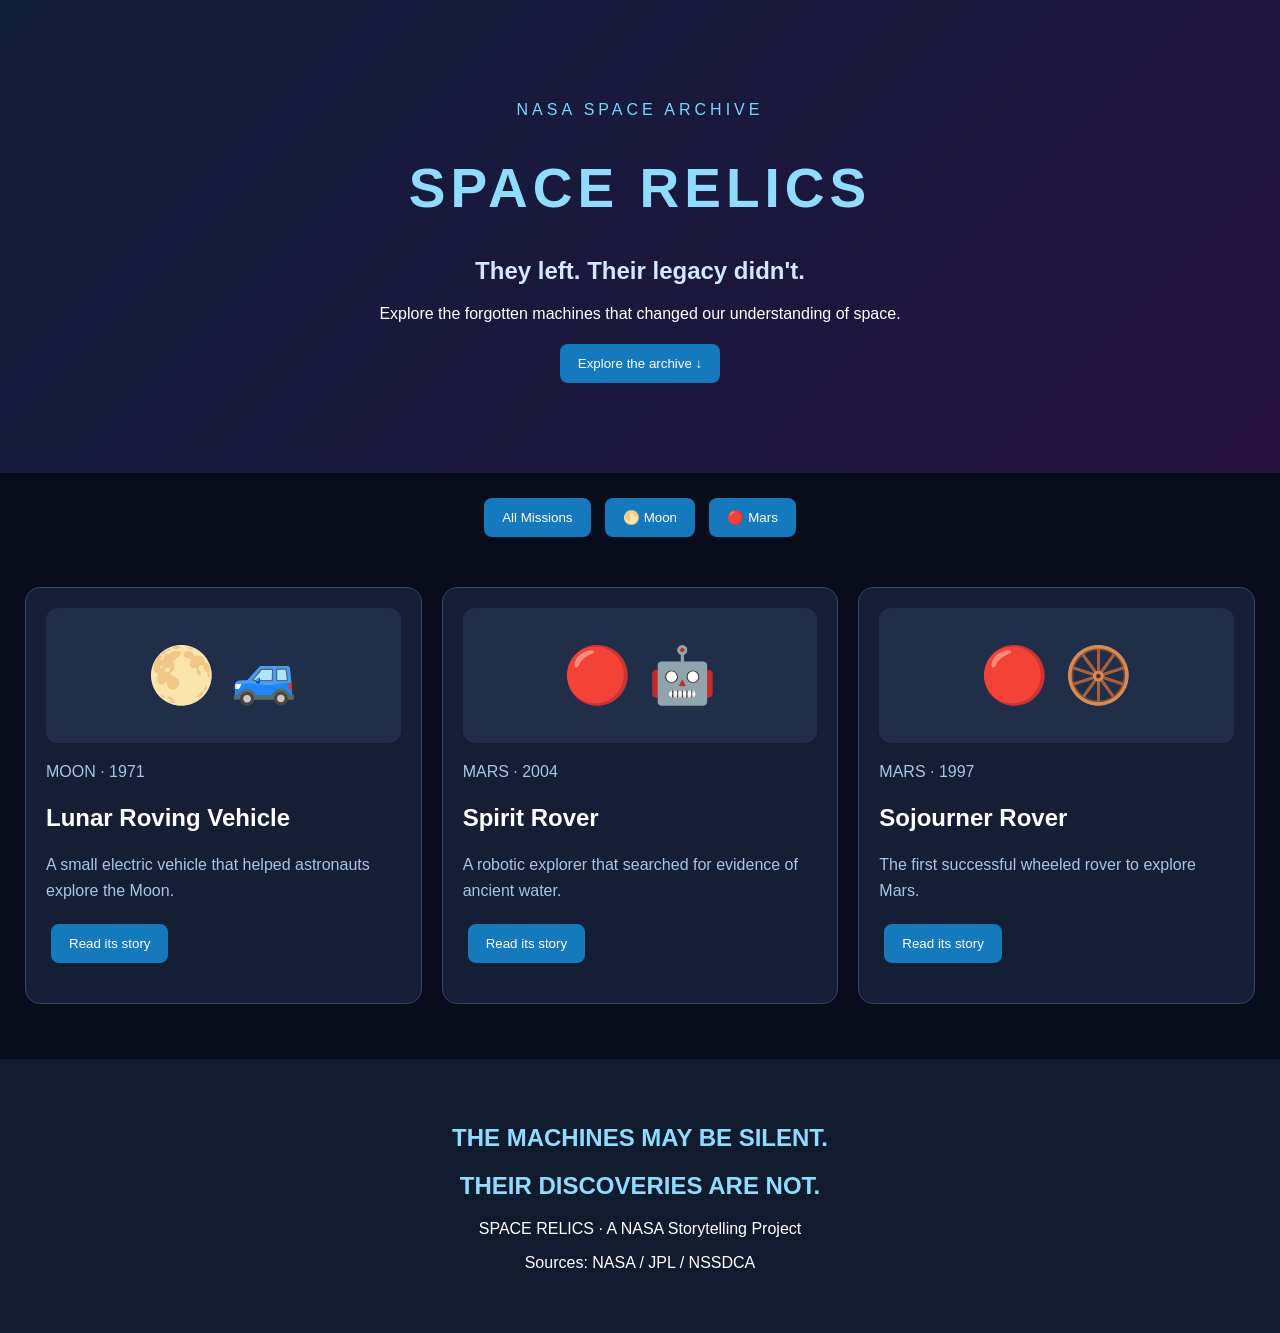
==== index.html @ 9527f493 "Add files via upload" ====
<!DOCTYPE html>
<html lang="en">
<head>
  <meta charset="UTF-8">
  <meta name="viewport" content="width=device-width, initial-scale=1.0">
  <title>SPACE RELICS | NASA Space Archive</title>
  <link rel="stylesheet" href="style.css">
  <script src="script.js" defer></script>
</head>
<body>
  <div class="hero">
    <p class="tag">NASA SPACE ARCHIVE</p>
    <h1>SPACE RELICS</h1>
    <h2>They left. Their legacy didn't.</h2>
    <p>Explore the forgotten machines that changed our understanding of space.</p>
    <button onclick="showAll()">Explore the archive ↓</button>
  </div>

  <nav>
    <button onclick="filterItems('all')">All Missions</button>
    <button onclick="filterItems('Moon')">🌕 Moon</button>
    <button onclick="filterItems('Mars')">🔴 Mars</button>
  </nav>

  <main id="museum">
    <article class="card" data-world="Moon">
      <div class="picture">🌕 🚙</div>
      <p>MOON · 1971</p>
      <h2>Lunar Roving Vehicle</h2>
      <p>A small electric vehicle that helped astronauts explore the Moon.</p>
      <button onclick="tellStory(0)">Read its story</button>
      <div class="story" id="story0"></div>
    </article>

    <article class="card" data-world="Mars">
      <div class="picture">🔴 🤖</div>
      <p>MARS · 2004</p>
      <h2>Spirit Rover</h2>
      <p>A robotic explorer that searched for evidence of ancient water.</p>
      <button onclick="tellStory(1)">Read its story</button>
      <div class="story" id="story1"></div>
    </article>

    <article class="card" data-world="Mars">
      <div class="picture">🔴 🛞</div>
      <p>MARS · 1997</p>
      <h2>Sojourner Rover</h2>
      <p>The first successful wheeled rover to explore Mars.</p>
      <button onclick="tellStory(2)">Read its story</button>
      <div class="story" id="story2"></div>
    </article>
  </main>

  <footer>
    <h2>THE MACHINES MAY BE SILENT.</h2>
    <h2>THEIR DISCOVERIES ARE NOT.</h2>
    <p>SPACE RELICS · A NASA Storytelling Project</p>
    <p>Sources: NASA / JPL / NSSDCA</p>
  </footer>
</body>
</html>
---- style.css ----
* {
  box-sizing: border-box;
}

body {
  margin: 0;
  background: #080d1c;
  color: white;
  font-family: Arial, sans-serif;
}

.hero {
  text-align: center;
  padding: 85px 20px;
  background: linear-gradient(135deg, #101d3b, #24133d);
}

.hero h1 {
  font-size: 55px;
  letter-spacing: 5px;
  color: #8fdcff;
}

.hero h2 {
  color: #d3e8ff;
}

.tag {
  color: #75d9ff;
  letter-spacing: 4px;
}

button {
  background: #1479bd;
  color: white;
  border: 0;
  padding: 12px 18px;
  border-radius: 8px;
  cursor: pointer;
  margin: 5px;
}

button:hover {
  background: #269fe9;
}

nav {
  text-align: center;
  padding: 20px;
}

#museum {
  display: grid;
  grid-template-columns: repeat(auto-fit, minmax(240px, 1fr));
  gap: 20px;
  padding: 25px;
}

.card {
  background: #141e34;
  border: 1px solid #33496b;
  border-radius: 15px;
  padding: 20px;
}

.picture {
  background: #202e4a;
  text-align: center;
  padding: 35px;
  font-size: 55px;
  border-radius: 12px;
}

.card p {
  color: #a9c4e8;
  line-height: 1.6;
}

.story {
  color: #c8e7ff;
  line-height: 1.7;
  margin-top: 15px;
}

footer {
  background: #111b30;
  text-align: center;
  padding: 45px 15px;
  margin-top: 30px;
}

footer h2 {
  color: #8fdcff;
}

@media (max-width: 600px) {
  .hero h1 {
    font-size: 38px;
    letter-spacing: 3px;
  }

  .hero {
    padding: 65px 16px;
  }
}
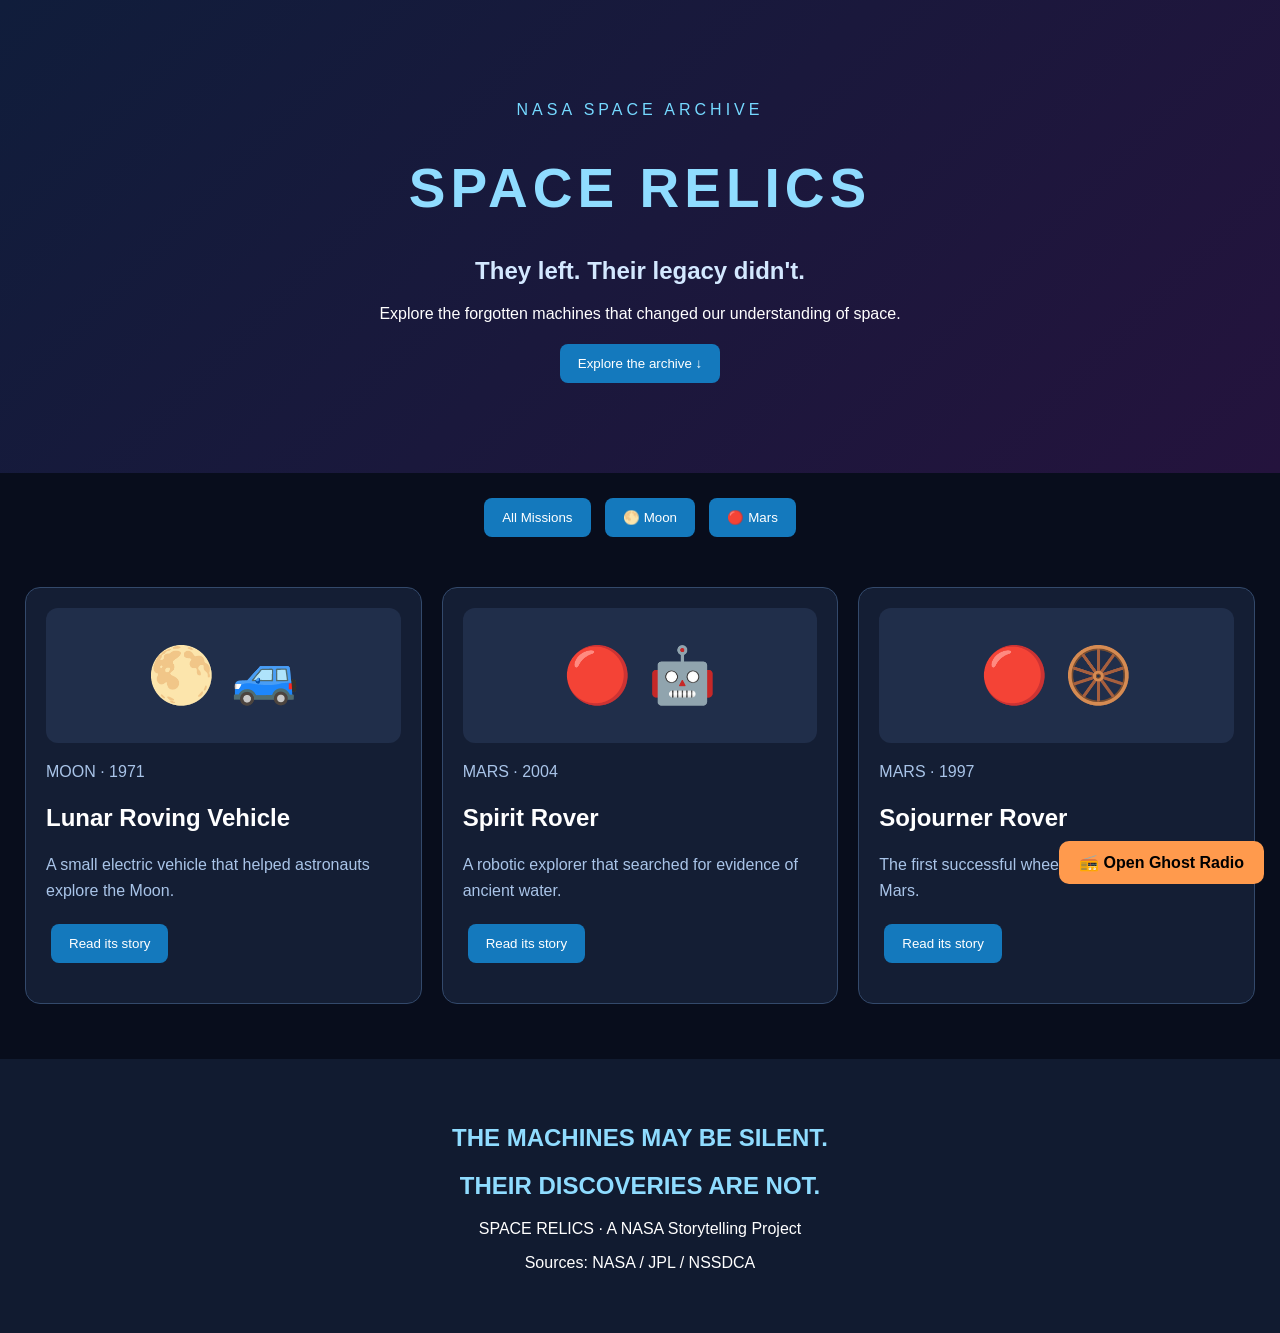
==== commit 7b9dc01a: "Update index.html" ====
--- a/index.html
+++ b/index.html
@@ -8,6 +8,7 @@
   <script src="script.js" defer></script>
 </head>
 <body>
+  <a href="ghostradio.html" style="position:fixed;bottom:16px;right:16px;z-index:99;padding:12px 20px;background:#ff9a4d;color:#000;border-radius:10px;text-decoration:none;font-weight:600">📻 Open Ghost Radio</a>
   <div class="hero">
     <p class="tag">NASA SPACE ARCHIVE</p>
     <h1>SPACE RELICS</h1>
